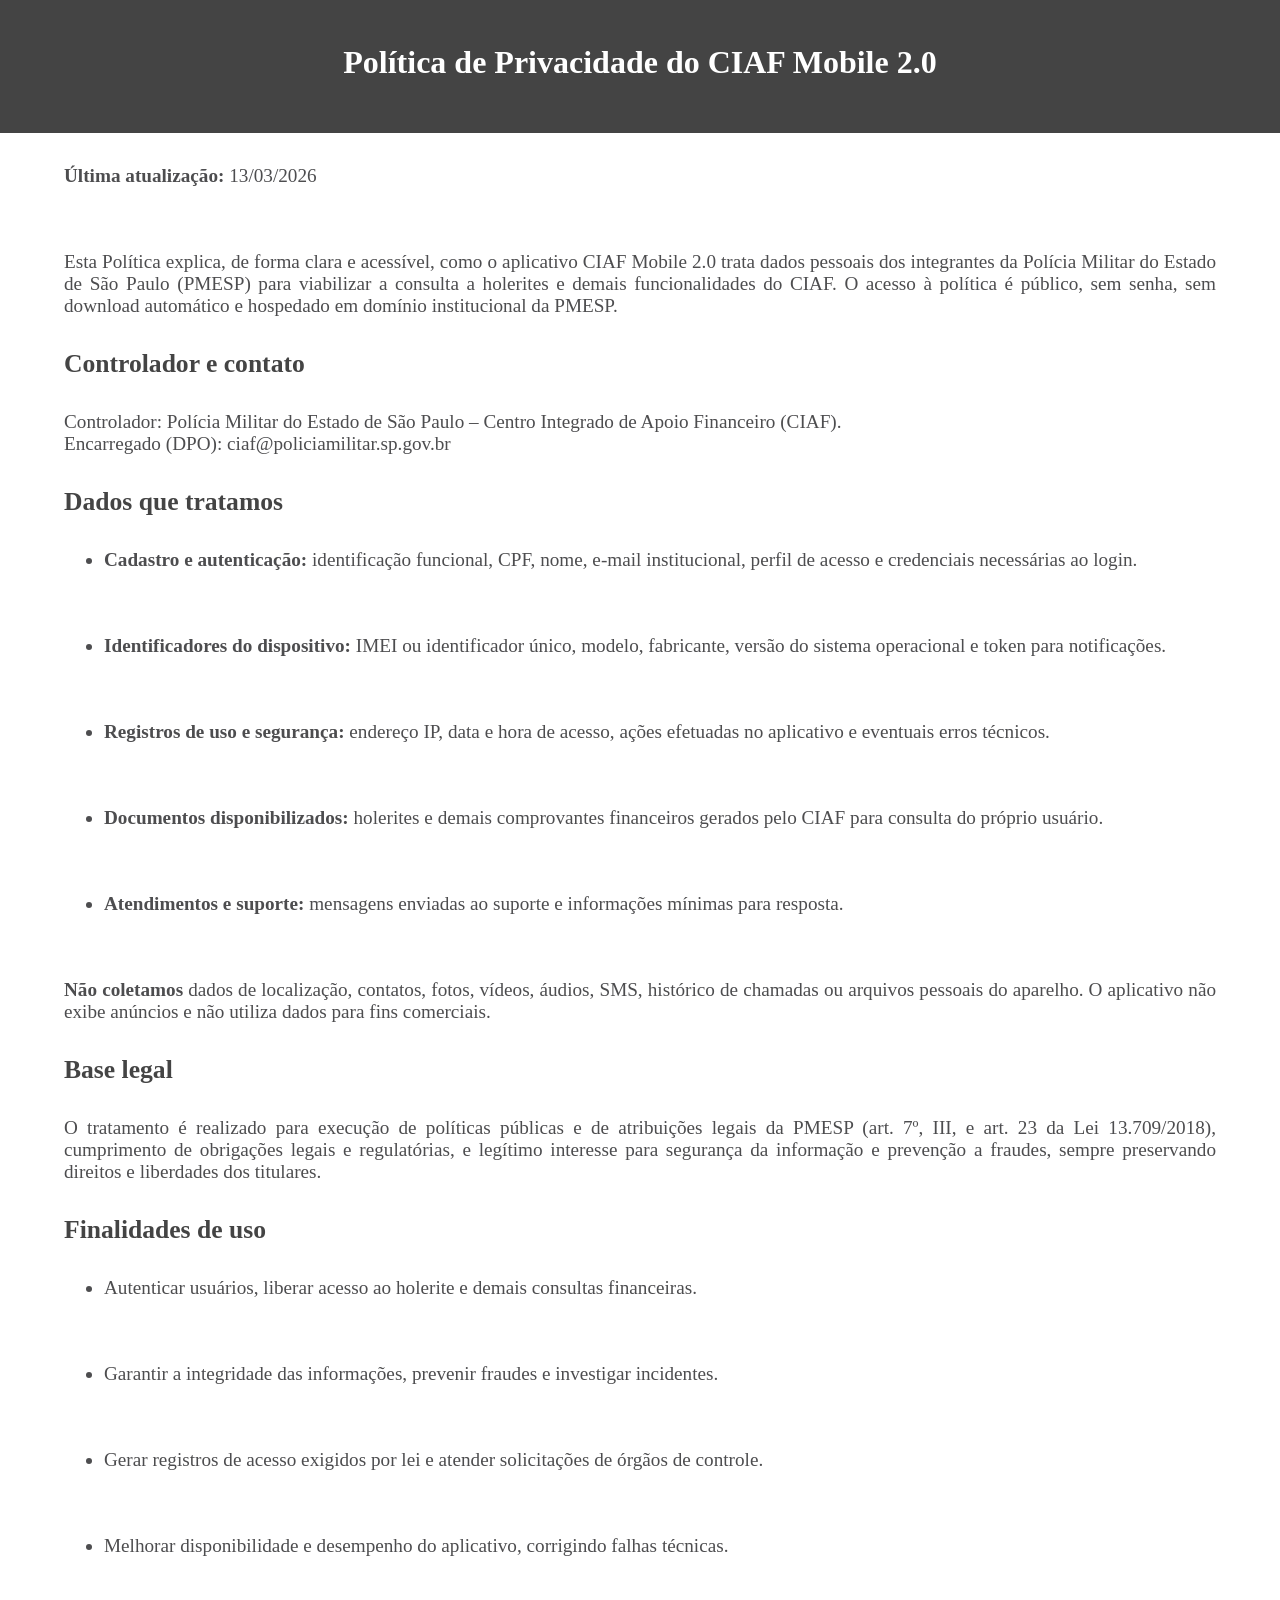
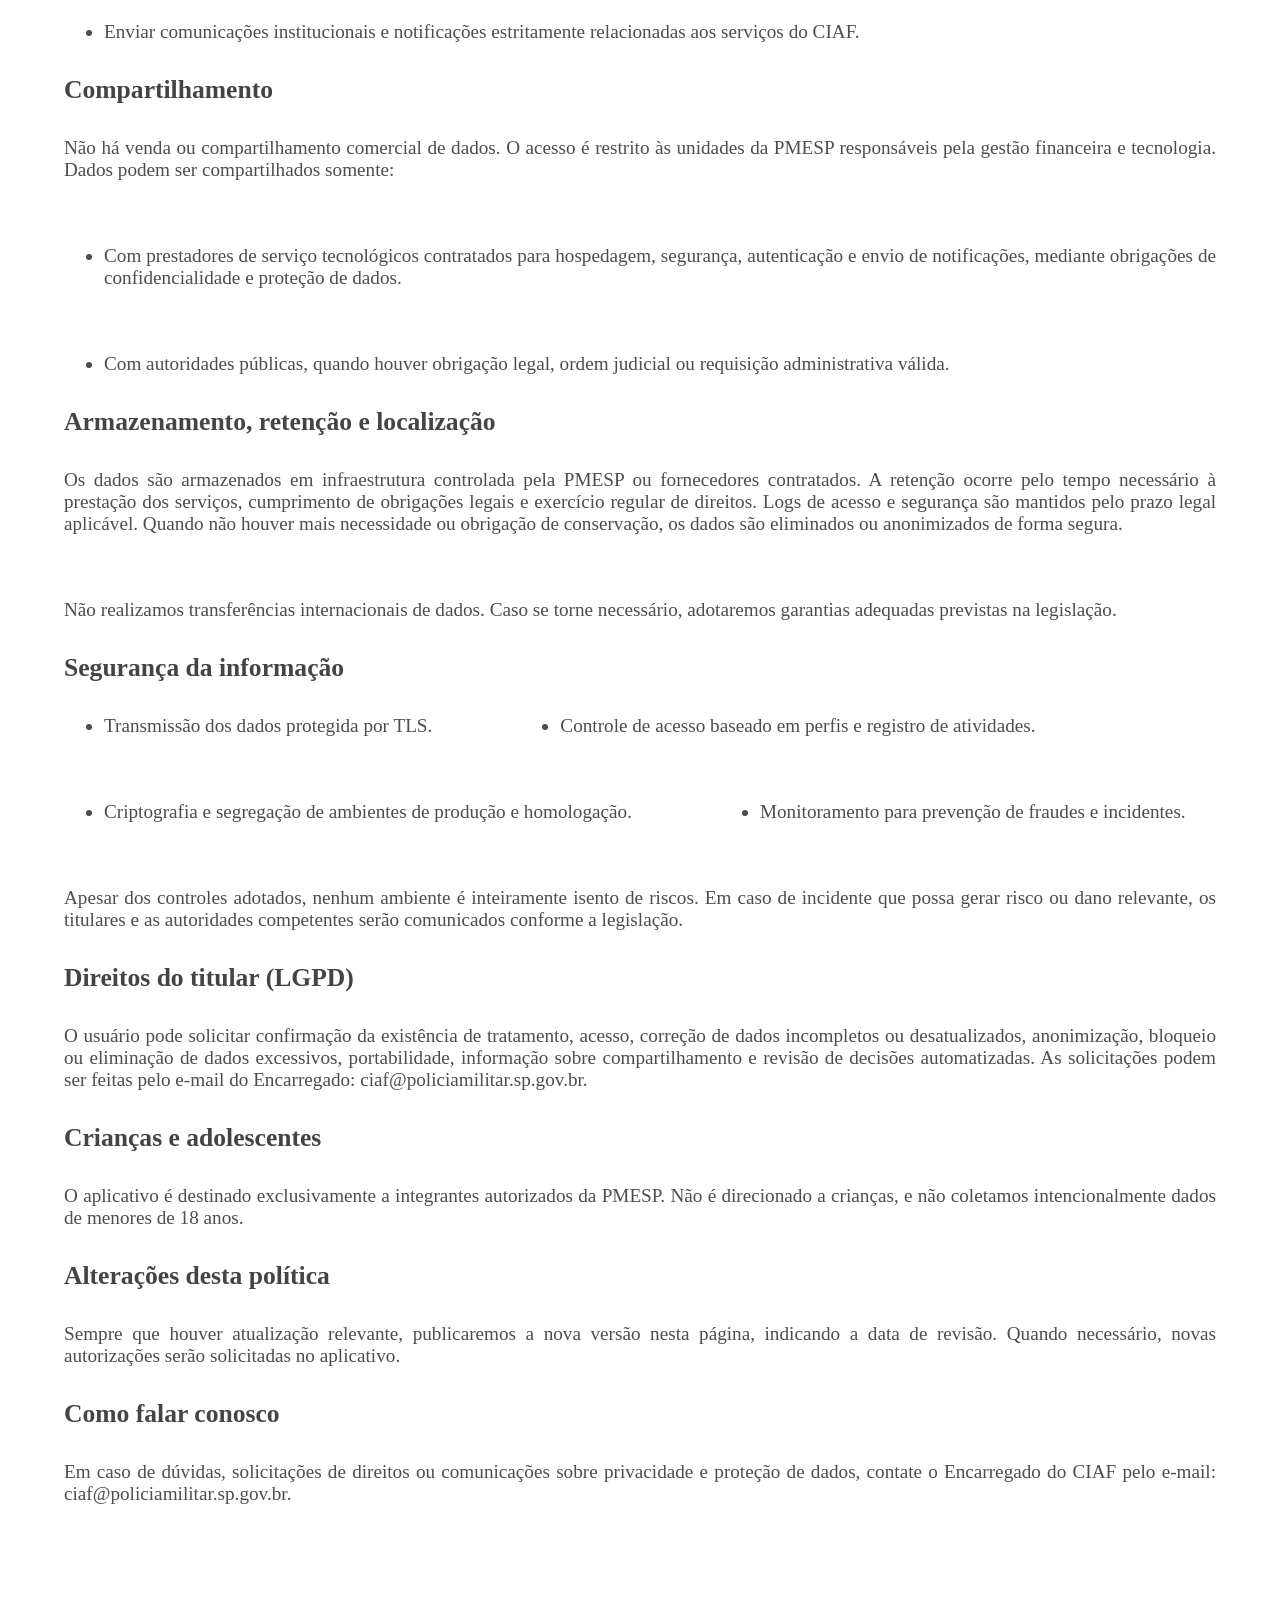
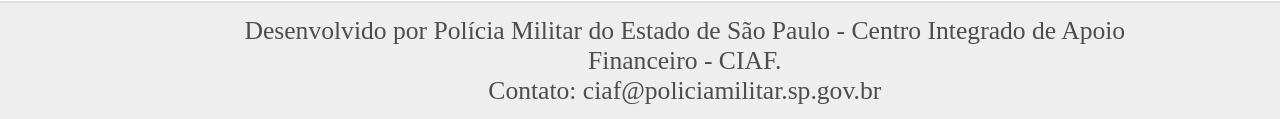
==== politicas/politica-privacidade-ciaf.html @ 2a0b5d06 "Add css e js" ====
<!DOCTYPE html>
<html lang="pt-BR">
<head>
  <meta charset="UTF-8">
  <title>Política de Privacidade</title>
  <meta http-equiv="X-UA-Compatible" content="IE=edge,chrome=1">
  <meta name="viewport" content="width=device-width, initial-scale=1">

  <link href="../assets/style.css" rel="stylesheet">
  <link href="../assets/main.js" rel="preload" as="script">
</head>
<body>
  <section class="conteudo">
    <div class="hdr">
      <h1>Política de Privacidade do CIAF Mobile 2.0</h1>
    </div>

    <p><b>Última atualização:</b> 13/03/2026</p>
    <p>
      Esta Política explica, de forma clara e acessível, como o aplicativo CIAF Mobile 2.0
      trata dados pessoais dos integrantes da Polícia Militar do Estado de São Paulo
      (PMESP) para viabilizar a consulta a holerites e demais funcionalidades do CIAF.
      O acesso à política é público, sem senha, sem download automático e hospedado em
      domínio institucional da PMESP.
    </p>

    <h2>Controlador e contato</h2>
    <p>
      Controlador: Polícia Militar do Estado de São Paulo – Centro Integrado de Apoio Financeiro (CIAF).<br>
      Encarregado (DPO): ciaf@policiamilitar.sp.gov.br
    </p>

    <h2>Dados que tratamos</h2>
    <ul>
      <li><b>Cadastro e autenticação:</b> identificação funcional, CPF, nome, e-mail institucional, perfil de acesso e credenciais necessárias ao login.</li>
      <li><b>Identificadores do dispositivo:</b> IMEI ou identificador único, modelo, fabricante, versão do sistema operacional e token para notificações.</li>
      <li><b>Registros de uso e segurança:</b> endereço IP, data e hora de acesso, ações efetuadas no aplicativo e eventuais erros técnicos.</li>
      <li><b>Documentos disponibilizados:</b> holerites e demais comprovantes financeiros gerados pelo CIAF para consulta do próprio usuário.</li>
      <li><b>Atendimentos e suporte:</b> mensagens enviadas ao suporte e informações mínimas para resposta.</li>
    </ul>
    <p>
      <b>Não coletamos</b> dados de localização, contatos, fotos, vídeos, áudios, SMS, histórico de chamadas ou arquivos pessoais do aparelho. O aplicativo não exibe anúncios e não utiliza dados para fins comerciais.
    </p>

    <h2>Base legal</h2>
    <p>
      O tratamento é realizado para execução de políticas públicas e de atribuições legais da PMESP (art. 7º, III, e art. 23 da Lei 13.709/2018), cumprimento de obrigações legais e regulatórias, e legítimo interesse para segurança da informação e prevenção a fraudes, sempre preservando direitos e liberdades dos titulares.
    </p>

    <h2>Finalidades de uso</h2>
    <ul>
      <li>Autenticar usuários, liberar acesso ao holerite e demais consultas financeiras.</li>
      <li>Garantir a integridade das informações, prevenir fraudes e investigar incidentes.</li>
      <li>Gerar registros de acesso exigidos por lei e atender solicitações de órgãos de controle.</li>
      <li>Melhorar disponibilidade e desempenho do aplicativo, corrigindo falhas técnicas.</li>
      <li>Enviar comunicações institucionais e notificações estritamente relacionadas aos serviços do CIAF.</li>
    </ul>

    <h2>Compartilhamento</h2>
    <p>
      Não há venda ou compartilhamento comercial de dados. O acesso é restrito às unidades da PMESP responsáveis pela gestão financeira e tecnologia. Dados podem ser compartilhados somente:
    </p>
    <ul>
      <li>Com prestadores de serviço tecnológicos contratados para hospedagem, segurança, autenticação e envio de notificações, mediante obrigações de confidencialidade e proteção de dados.</li>
      <li>Com autoridades públicas, quando houver obrigação legal, ordem judicial ou requisição administrativa válida.</li>
    </ul>

    <h2>Armazenamento, retenção e localização</h2>
    <p>
      Os dados são armazenados em infraestrutura controlada pela PMESP ou fornecedores contratados. A retenção ocorre pelo tempo necessário à prestação dos serviços, cumprimento de obrigações legais e exercício regular de direitos. Logs de acesso e segurança são mantidos pelo prazo legal aplicável. Quando não houver mais necessidade ou obrigação de conservação, os dados são eliminados ou anonimizados de forma segura.
    </p>
    <p>
      Não realizamos transferências internacionais de dados. Caso se torne necessário, adotaremos garantias adequadas previstas na legislação.
    </p>

    <h2>Segurança da informação</h2>
    <ul>
      <li>Transmissão dos dados protegida por TLS.</li>
      <li>Controle de acesso baseado em perfis e registro de atividades.</li>
      <li>Criptografia e segregação de ambientes de produção e homologação.</li>
      <li>Monitoramento para prevenção de fraudes e incidentes.</li>
    </ul>
    <p>
      Apesar dos controles adotados, nenhum ambiente é inteiramente isento de riscos. Em caso de incidente que possa gerar risco ou dano relevante, os titulares e as autoridades competentes serão comunicados conforme a legislação.
    </p>

    <h2>Direitos do titular (LGPD)</h2>
    <p>
      O usuário pode solicitar confirmação da existência de tratamento, acesso, correção de dados incompletos ou desatualizados, anonimização, bloqueio ou eliminação de dados excessivos, portabilidade, informação sobre compartilhamento e revisão de decisões automatizadas. As solicitações podem ser feitas pelo e-mail do Encarregado: ciaf@policiamilitar.sp.gov.br.
    </p>

    <h2>Crianças e adolescentes</h2>
    <p>
      O aplicativo é destinado exclusivamente a integrantes autorizados da PMESP. Não é direcionado a crianças, e não coletamos intencionalmente dados de menores de 18 anos.
    </p>

    <h2>Alterações desta política</h2>
    <p>
      Sempre que houver atualização relevante, publicaremos a nova versão nesta página, indicando a data de revisão. Quando necessário, novas autorizações serão solicitadas no aplicativo.
    </p>

    <h2>Como falar conosco</h2>
    <p>
      Em caso de dúvidas, solicitações de direitos ou comunicações sobre privacidade e proteção de dados, contate o Encarregado do CIAF pelo e-mail: ciaf@policiamilitar.sp.gov.br.
    </p>
  </section>

  <footer>
    Desenvolvido por Polícia Militar do Estado de São Paulo - Centro Integrado de Apoio Financeiro - CIAF.<br>
    Contato: ciaf@policiamilitar.sp.gov.br
  </footer>
</body>
</html>
---- assets/style.css ----
html {
  float: left;
  height: 100%;
}
* {
  box-sizing: border-box;
  font-family: roboto, Segoe UI;
}
body {
  margin: 0px;
  float: left;
  height: 100%;
  position: relative;
  padding-bottom: 30px;
  background-color: #fff;
}
section.conteudo {
  margin-bottom: 5vw;
  float: left;
}
.conteudo h1 {
  font-size: clamp(1.5rem, 2.5vw, 2.5rem);
  float: left;
  padding: 5px 5vw;
  background-color: transparent;
  width: 100%;
  margin: 0;
  margin-bottom: 5px;
  color: #fff;
  text-align: center;
  height: 10vw;
  line-height: 9vw;
  background-image: url("./img/logopmesp.svg");
  background-position: 5vw center;
  background-size: contain;
  background-repeat: no-repeat;
}
.conteudo h2 {
  font-size: clamp(1.2rem, 2vw, 2.2rem);
  float: left;
  padding: 0 5vw;
  margin: 0;
  width: 100%;
  text-align: justify;
  color: #444444;
}
.conteudo p,
.conteudo li {
  font-size: max(1.2rem, 1.5vw);
  margin: 2.5vw 5vw;
  float: left;
  color: #4d4d4f;
  text-align: justify;
}
.conteudo div.hdr {
  float: left;
  text-align: center;
  width: 100%;
  background-color: #444444;
}
.conteudo div.hdr img {
  display: block;
  width: auto;
  margin: 0 5vw;
  float: left;
  height: 10vw;
  padding: 1vw;
}

footer img {
  width: auto;
  height: 7vw;
  float: left;
  margin-left: 5vw;
  margin-right: 1vw;
}
footer {
  color: #4d4d4d;
  width: 100%;
  float: left;
  bottom: 0;
  left: 0;
  font-size: max(1.5vw, 2vw);

  padding: 1vw 10vw 1vw 17vw;
  text-align: center;
  background-color: #eeeeee;
  border-top: 2px solid #e2e1e1;
  background-position: 5vw center;
  background-size: contain;
  background-repeat: no-repeat;
}
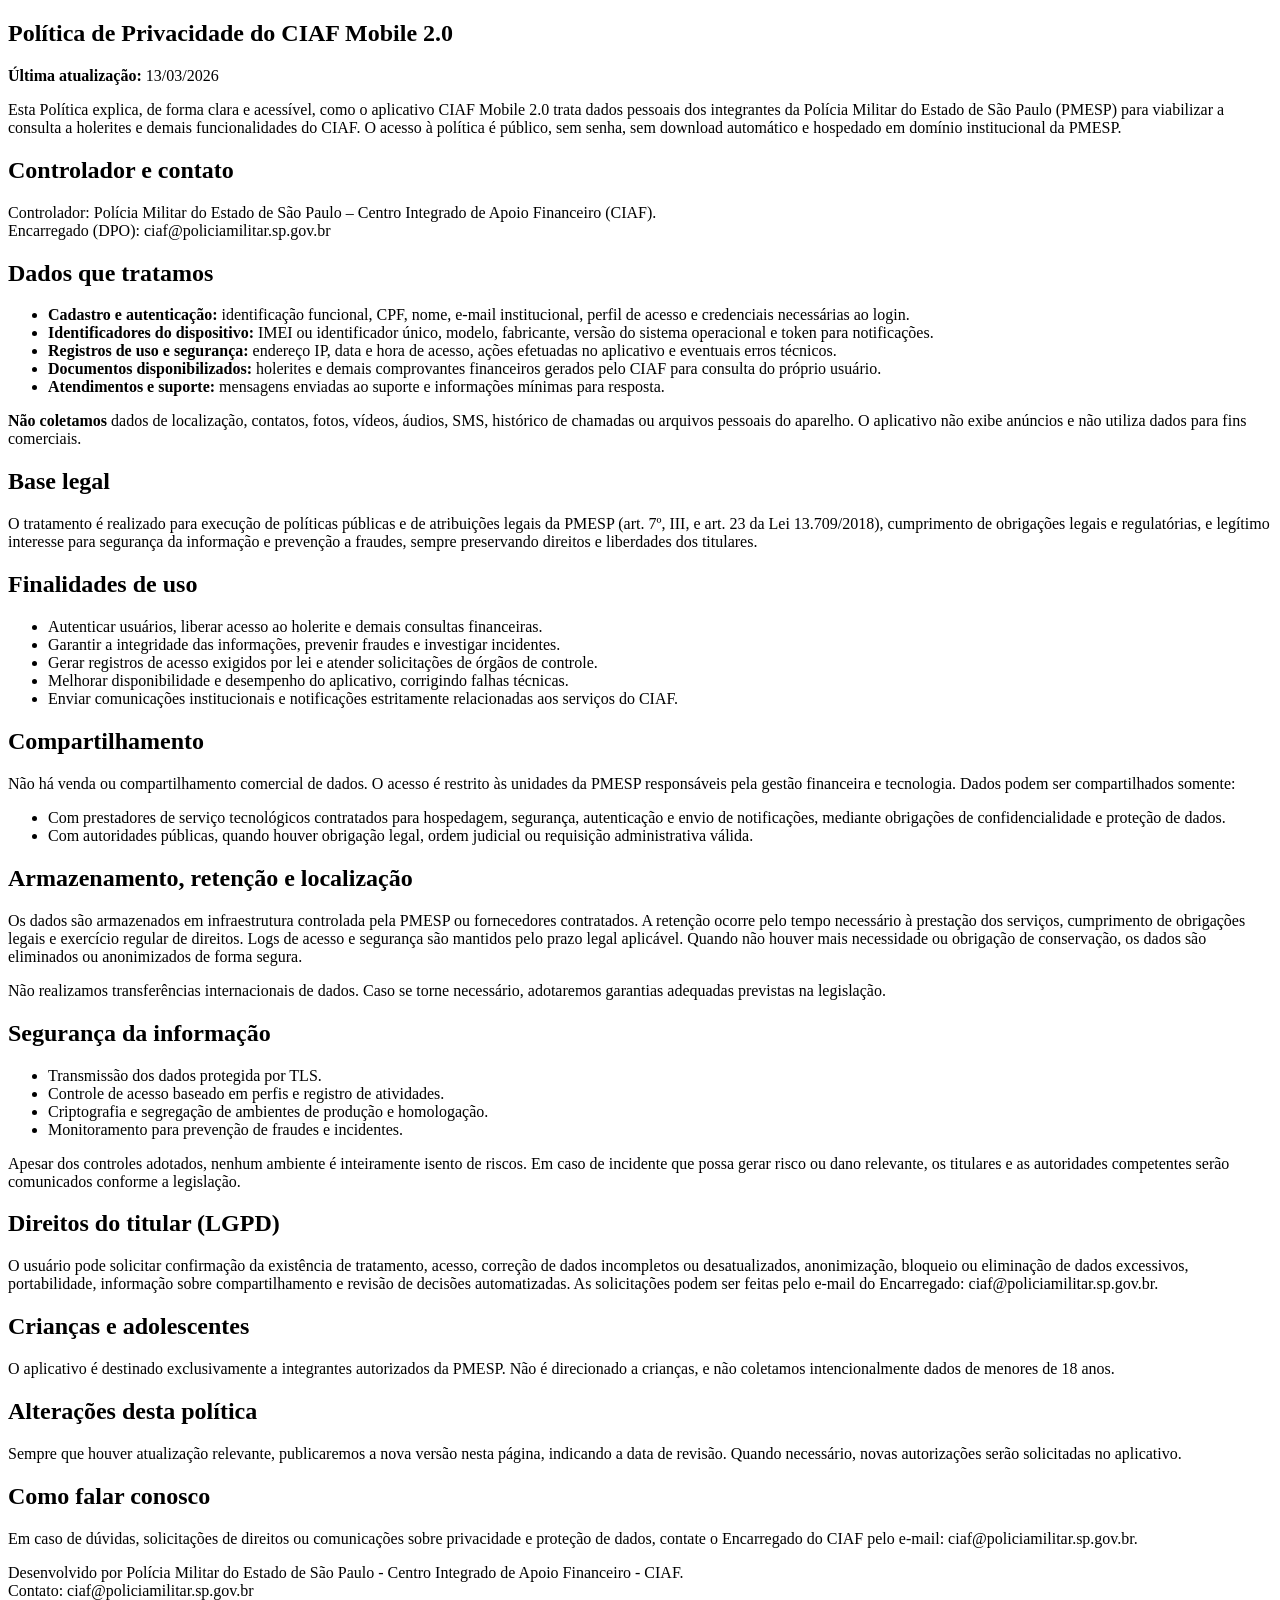
==== commit 12baaef0: "ajuste path css e js" ====
--- a/politicas/politica-privacidade-ciaf.html
+++ b/politicas/politica-privacidade-ciaf.html
@@ -1,14 +1,16 @@
 <!DOCTYPE html>
 <html lang="pt-BR">
+
 <head>
   <meta charset="UTF-8">
   <title>Política de Privacidade</title>
   <meta http-equiv="X-UA-Compatible" content="IE=edge,chrome=1">
   <meta name="viewport" content="width=device-width, initial-scale=1">
 
-  <link href="../assets/style.css" rel="stylesheet">
-  <link href="../assets/main.js" rel="preload" as="script">
+  <link href="/politicas/assets/style.css" rel="stylesheet">
+  <script src="/politicas/assets/main.js"></script>
 </head>
+
 <body>
   <section class="conteudo">
     <div class="hdr">
@@ -32,19 +34,26 @@
 
     <h2>Dados que tratamos</h2>
     <ul>
-      <li><b>Cadastro e autenticação:</b> identificação funcional, CPF, nome, e-mail institucional, perfil de acesso e credenciais necessárias ao login.</li>
-      <li><b>Identificadores do dispositivo:</b> IMEI ou identificador único, modelo, fabricante, versão do sistema operacional e token para notificações.</li>
-      <li><b>Registros de uso e segurança:</b> endereço IP, data e hora de acesso, ações efetuadas no aplicativo e eventuais erros técnicos.</li>
-      <li><b>Documentos disponibilizados:</b> holerites e demais comprovantes financeiros gerados pelo CIAF para consulta do próprio usuário.</li>
+      <li><b>Cadastro e autenticação:</b> identificação funcional, CPF, nome, e-mail institucional, perfil de acesso e
+        credenciais necessárias ao login.</li>
+      <li><b>Identificadores do dispositivo:</b> IMEI ou identificador único, modelo, fabricante, versão do sistema
+        operacional e token para notificações.</li>
+      <li><b>Registros de uso e segurança:</b> endereço IP, data e hora de acesso, ações efetuadas no aplicativo e
+        eventuais erros técnicos.</li>
+      <li><b>Documentos disponibilizados:</b> holerites e demais comprovantes financeiros gerados pelo CIAF para
+        consulta do próprio usuário.</li>
       <li><b>Atendimentos e suporte:</b> mensagens enviadas ao suporte e informações mínimas para resposta.</li>
     </ul>
     <p>
-      <b>Não coletamos</b> dados de localização, contatos, fotos, vídeos, áudios, SMS, histórico de chamadas ou arquivos pessoais do aparelho. O aplicativo não exibe anúncios e não utiliza dados para fins comerciais.
+      <b>Não coletamos</b> dados de localização, contatos, fotos, vídeos, áudios, SMS, histórico de chamadas ou arquivos
+      pessoais do aparelho. O aplicativo não exibe anúncios e não utiliza dados para fins comerciais.
     </p>
 
     <h2>Base legal</h2>
     <p>
-      O tratamento é realizado para execução de políticas públicas e de atribuições legais da PMESP (art. 7º, III, e art. 23 da Lei 13.709/2018), cumprimento de obrigações legais e regulatórias, e legítimo interesse para segurança da informação e prevenção a fraudes, sempre preservando direitos e liberdades dos titulares.
+      O tratamento é realizado para execução de políticas públicas e de atribuições legais da PMESP (art. 7º, III, e
+      art. 23 da Lei 13.709/2018), cumprimento de obrigações legais e regulatórias, e legítimo interesse para segurança
+      da informação e prevenção a fraudes, sempre preservando direitos e liberdades dos titulares.
     </p>
 
     <h2>Finalidades de uso</h2>
@@ -58,19 +67,26 @@
 
     <h2>Compartilhamento</h2>
     <p>
-      Não há venda ou compartilhamento comercial de dados. O acesso é restrito às unidades da PMESP responsáveis pela gestão financeira e tecnologia. Dados podem ser compartilhados somente:
+      Não há venda ou compartilhamento comercial de dados. O acesso é restrito às unidades da PMESP responsáveis pela
+      gestão financeira e tecnologia. Dados podem ser compartilhados somente:
     </p>
     <ul>
-      <li>Com prestadores de serviço tecnológicos contratados para hospedagem, segurança, autenticação e envio de notificações, mediante obrigações de confidencialidade e proteção de dados.</li>
-      <li>Com autoridades públicas, quando houver obrigação legal, ordem judicial ou requisição administrativa válida.</li>
+      <li>Com prestadores de serviço tecnológicos contratados para hospedagem, segurança, autenticação e envio de
+        notificações, mediante obrigações de confidencialidade e proteção de dados.</li>
+      <li>Com autoridades públicas, quando houver obrigação legal, ordem judicial ou requisição administrativa válida.
+      </li>
     </ul>
 
     <h2>Armazenamento, retenção e localização</h2>
     <p>
-      Os dados são armazenados em infraestrutura controlada pela PMESP ou fornecedores contratados. A retenção ocorre pelo tempo necessário à prestação dos serviços, cumprimento de obrigações legais e exercício regular de direitos. Logs de acesso e segurança são mantidos pelo prazo legal aplicável. Quando não houver mais necessidade ou obrigação de conservação, os dados são eliminados ou anonimizados de forma segura.
+      Os dados são armazenados em infraestrutura controlada pela PMESP ou fornecedores contratados. A retenção ocorre
+      pelo tempo necessário à prestação dos serviços, cumprimento de obrigações legais e exercício regular de direitos.
+      Logs de acesso e segurança são mantidos pelo prazo legal aplicável. Quando não houver mais necessidade ou
+      obrigação de conservação, os dados são eliminados ou anonimizados de forma segura.
     </p>
     <p>
-      Não realizamos transferências internacionais de dados. Caso se torne necessário, adotaremos garantias adequadas previstas na legislação.
+      Não realizamos transferências internacionais de dados. Caso se torne necessário, adotaremos garantias adequadas
+      previstas na legislação.
     </p>
 
     <h2>Segurança da informação</h2>
@@ -81,27 +97,34 @@
       <li>Monitoramento para prevenção de fraudes e incidentes.</li>
     </ul>
     <p>
-      Apesar dos controles adotados, nenhum ambiente é inteiramente isento de riscos. Em caso de incidente que possa gerar risco ou dano relevante, os titulares e as autoridades competentes serão comunicados conforme a legislação.
+      Apesar dos controles adotados, nenhum ambiente é inteiramente isento de riscos. Em caso de incidente que possa
+      gerar risco ou dano relevante, os titulares e as autoridades competentes serão comunicados conforme a legislação.
     </p>
 
     <h2>Direitos do titular (LGPD)</h2>
     <p>
-      O usuário pode solicitar confirmação da existência de tratamento, acesso, correção de dados incompletos ou desatualizados, anonimização, bloqueio ou eliminação de dados excessivos, portabilidade, informação sobre compartilhamento e revisão de decisões automatizadas. As solicitações podem ser feitas pelo e-mail do Encarregado: ciaf@policiamilitar.sp.gov.br.
+      O usuário pode solicitar confirmação da existência de tratamento, acesso, correção de dados incompletos ou
+      desatualizados, anonimização, bloqueio ou eliminação de dados excessivos, portabilidade, informação sobre
+      compartilhamento e revisão de decisões automatizadas. As solicitações podem ser feitas pelo e-mail do Encarregado:
+      ciaf@policiamilitar.sp.gov.br.
     </p>
 
     <h2>Crianças e adolescentes</h2>
     <p>
-      O aplicativo é destinado exclusivamente a integrantes autorizados da PMESP. Não é direcionado a crianças, e não coletamos intencionalmente dados de menores de 18 anos.
+      O aplicativo é destinado exclusivamente a integrantes autorizados da PMESP. Não é direcionado a crianças, e não
+      coletamos intencionalmente dados de menores de 18 anos.
     </p>
 
     <h2>Alterações desta política</h2>
     <p>
-      Sempre que houver atualização relevante, publicaremos a nova versão nesta página, indicando a data de revisão. Quando necessário, novas autorizações serão solicitadas no aplicativo.
+      Sempre que houver atualização relevante, publicaremos a nova versão nesta página, indicando a data de revisão.
+      Quando necessário, novas autorizações serão solicitadas no aplicativo.
     </p>
 
     <h2>Como falar conosco</h2>
     <p>
-      Em caso de dúvidas, solicitações de direitos ou comunicações sobre privacidade e proteção de dados, contate o Encarregado do CIAF pelo e-mail: ciaf@policiamilitar.sp.gov.br.
+      Em caso de dúvidas, solicitações de direitos ou comunicações sobre privacidade e proteção de dados, contate o
+      Encarregado do CIAF pelo e-mail: ciaf@policiamilitar.sp.gov.br.
     </p>
   </section>
 
@@ -110,4 +133,5 @@
     Contato: ciaf@policiamilitar.sp.gov.br
   </footer>
 </body>
-</html>
+
+</html>
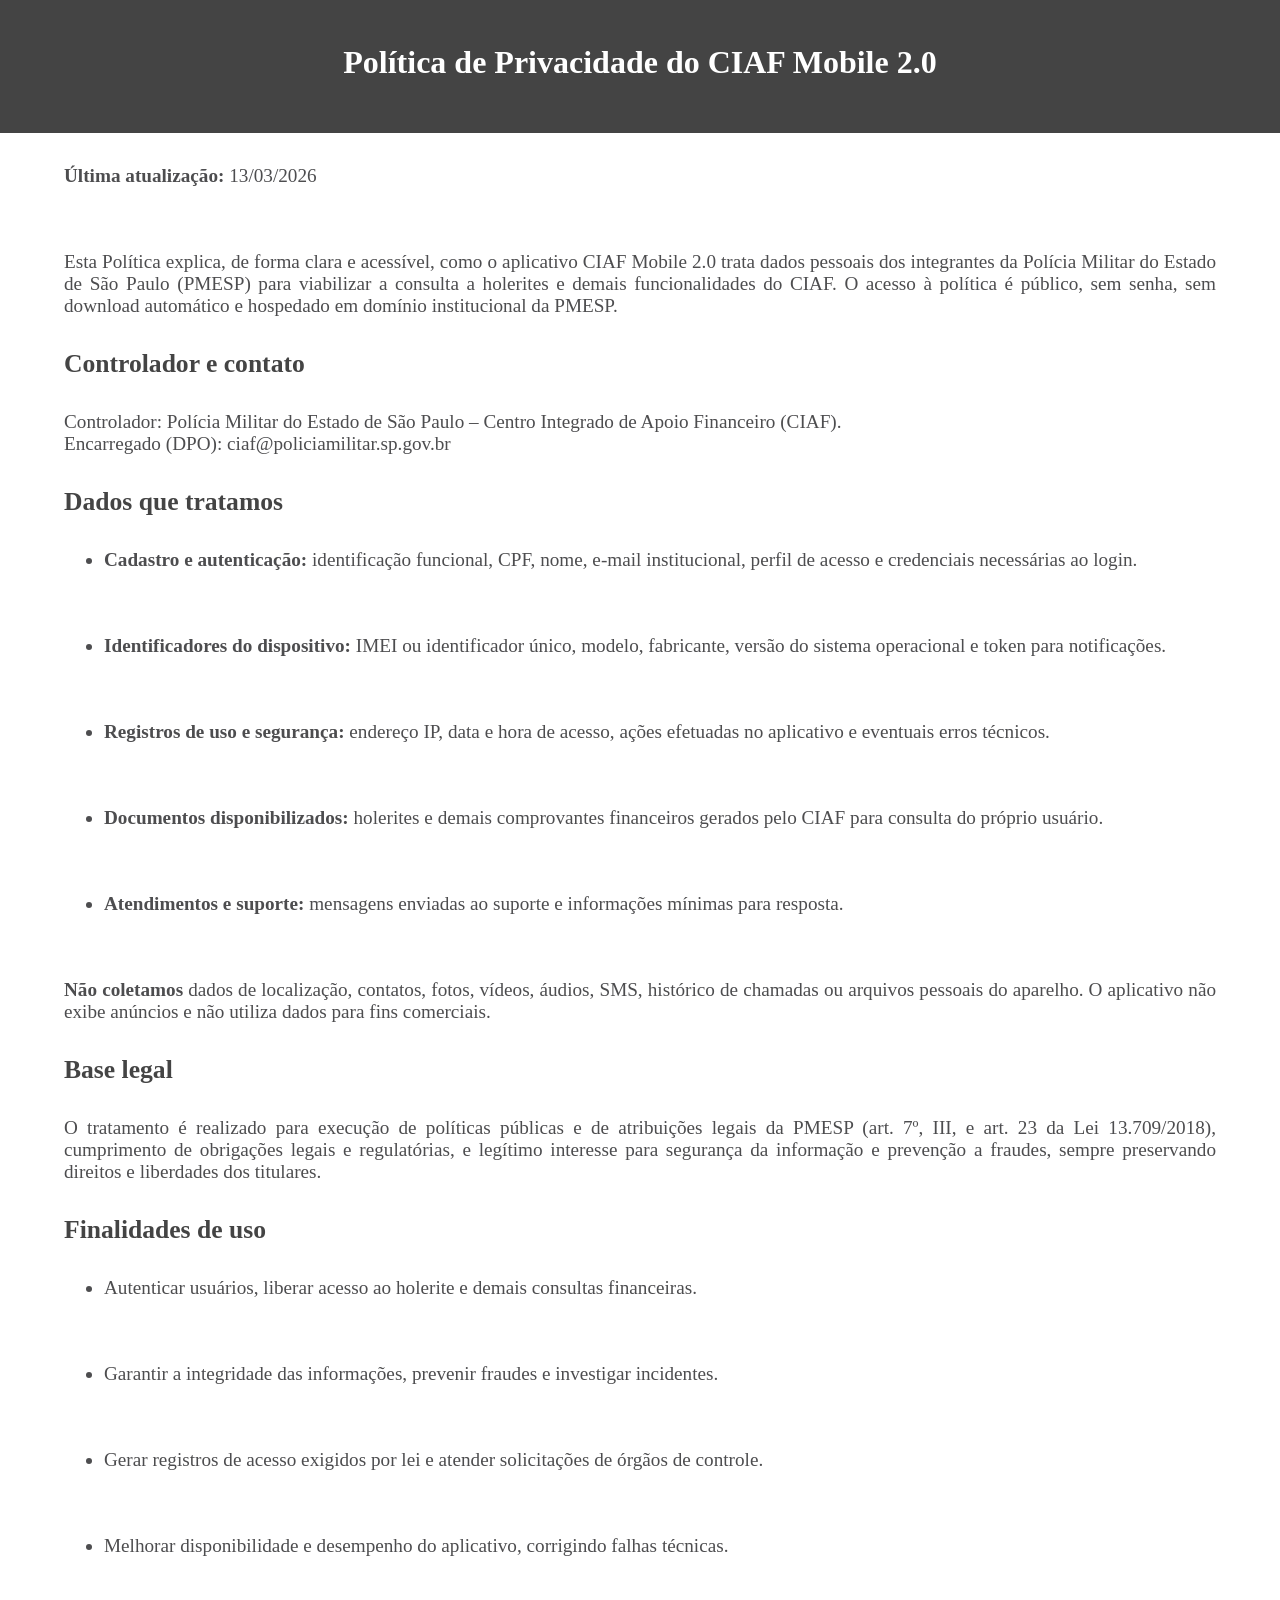
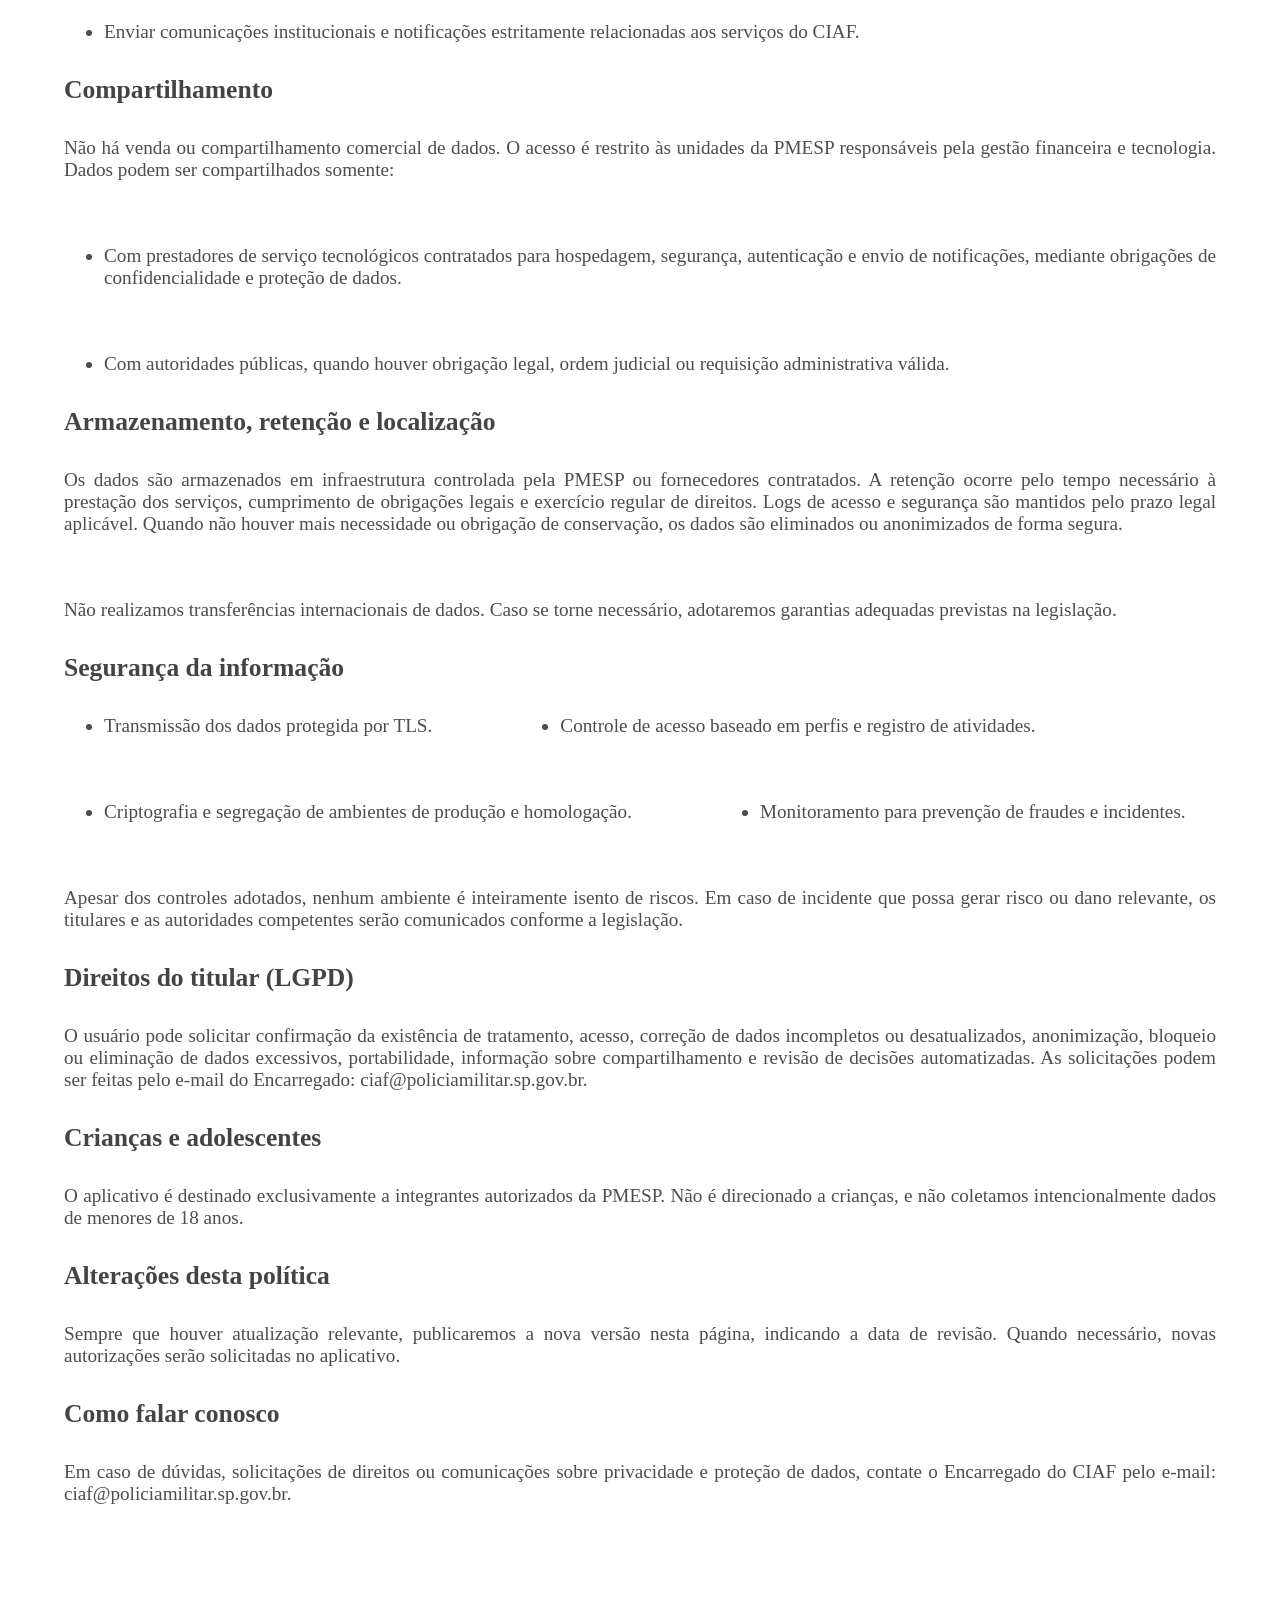
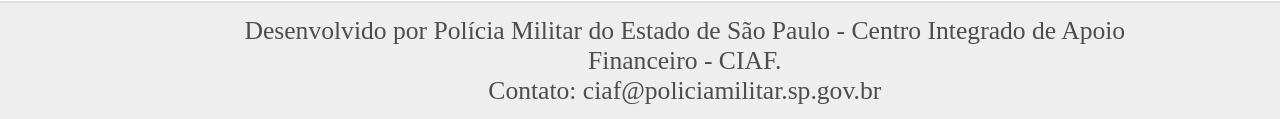
==== commit 578f2980: "ajuste path" ====
--- a/politicas/politica-privacidade-ciaf.html
+++ b/politicas/politica-privacidade-ciaf.html
@@ -7,8 +7,8 @@
   <meta http-equiv="X-UA-Compatible" content="IE=edge,chrome=1">
   <meta name="viewport" content="width=device-width, initial-scale=1">
 
-  <link href="/politicas/assets/style.css" rel="stylesheet">
-  <script src="/politicas/assets/main.js"></script>
+  <link href="/assets/style.css" rel="stylesheet">
+  <script src="/assets/main.js"></script>
 </head>
 
 <body>
--- a/assets/style.css
+++ b/assets/style.css
@@ -0,0 +1,92 @@
+html {
+  float: left;
+  height: 100%;
+}
+* {
+  box-sizing: border-box;
+  font-family: roboto, Segoe UI;
+}
+body {
+  margin: 0px;
+  float: left;
+  height: 100%;
+  position: relative;
+  padding-bottom: 30px;
+  background-color: #fff;
+}
+section.conteudo {
+  margin-bottom: 5vw;
+  float: left;
+}
+.conteudo h1 {
+  font-size: clamp(1.5rem, 2.5vw, 2.5rem);
+  float: left;
+  padding: 5px 5vw;
+  background-color: transparent;
+  width: 100%;
+  margin: 0;
+  margin-bottom: 5px;
+  color: #fff;
+  text-align: center;
+  height: 10vw;
+  line-height: 9vw;
+  background-image: url("./img/logopmesp.svg");
+  background-position: 5vw center;
+  background-size: contain;
+  background-repeat: no-repeat;
+}
+.conteudo h2 {
+  font-size: clamp(1.2rem, 2vw, 2.2rem);
+  float: left;
+  padding: 0 5vw;
+  margin: 0;
+  width: 100%;
+  text-align: justify;
+  color: #444444;
+}
+.conteudo p,
+.conteudo li {
+  font-size: max(1.2rem, 1.5vw);
+  margin: 2.5vw 5vw;
+  float: left;
+  color: #4d4d4f;
+  text-align: justify;
+}
+.conteudo div.hdr {
+  float: left;
+  text-align: center;
+  width: 100%;
+  background-color: #444444;
+}
+.conteudo div.hdr img {
+  display: block;
+  width: auto;
+  margin: 0 5vw;
+  float: left;
+  height: 10vw;
+  padding: 1vw;
+}
+
+footer img {
+  width: auto;
+  height: 7vw;
+  float: left;
+  margin-left: 5vw;
+  margin-right: 1vw;
+}
+footer {
+  color: #4d4d4d;
+  width: 100%;
+  float: left;
+  bottom: 0;
+  left: 0;
+  font-size: max(1.5vw, 2vw);
+
+  padding: 1vw 10vw 1vw 17vw;
+  text-align: center;
+  background-color: #eeeeee;
+  border-top: 2px solid #e2e1e1;
+  background-position: 5vw center;
+  background-size: contain;
+  background-repeat: no-repeat;
+}
